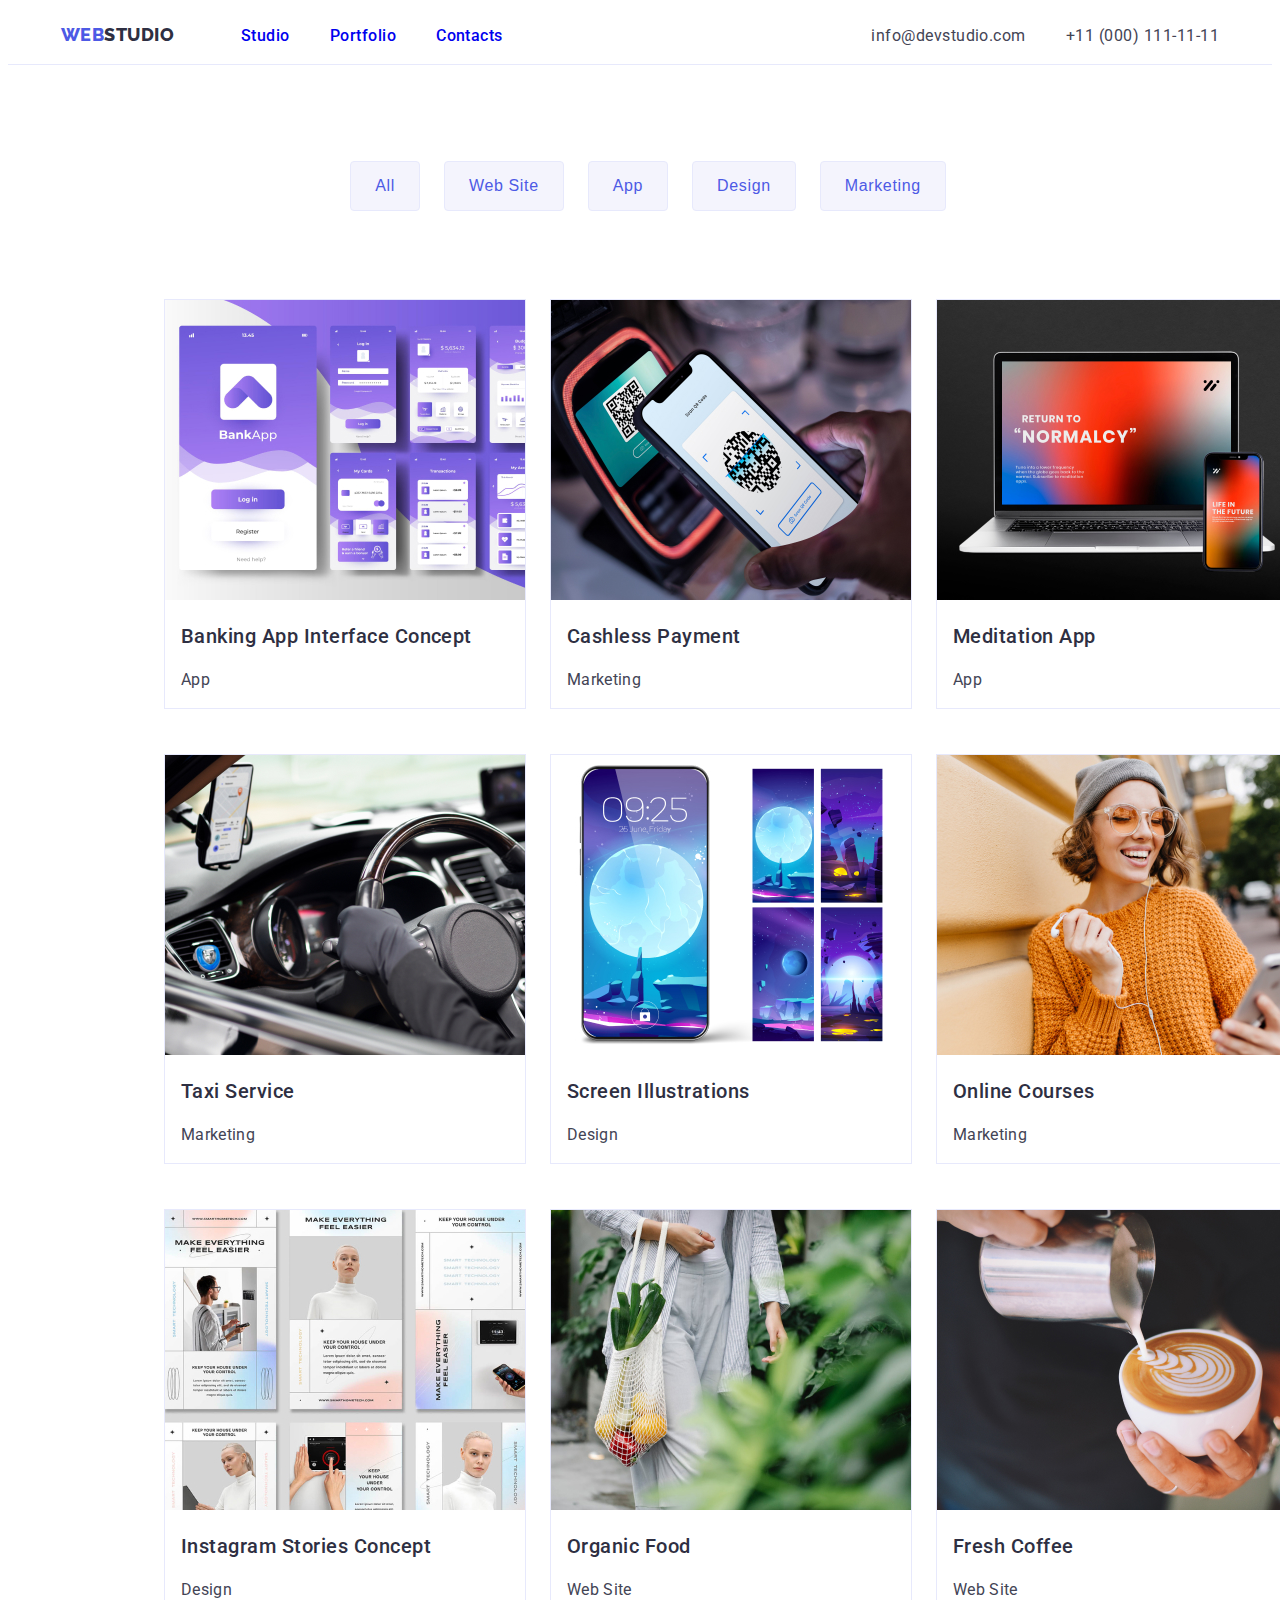
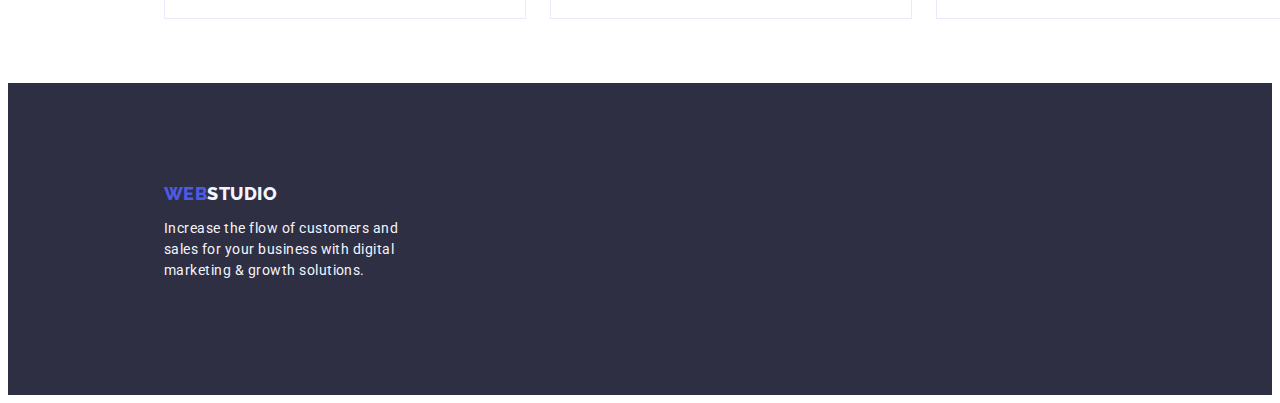
==== portfolio.html @ bffdfb75 "Homework #3" ====
<!DOCTYPE html>
<html lang="en">
<meta charset="UTF-8" />
<title>Portfolio</title>
<link rel="stylesheet" href="css/style.css" />
<link href="https://fonts.googleapis.com/css2?family=Raleway:wght@800&family=Roboto:wght@400;500;700;900&display=swap"
  rel="stylesheet" />

<body>
  <header class="main-header">
    <div class="header-container">
      <nav>
        <a class="header-logo" href="index.html">WEB<span class="header-logo1">STUDIO</span></a>
        <ul class="menu">
          <li>
            <a class="nav-index" href="index.html">Studio</a>
          </li>
          <li>
            <a class="nav-portfolio" href="portfolio.html">Portfolio</a>
          </li>
          <li>
            <a class="nav-contacts" href="/">Contacts</a>
          </li>
        </ul>
      </nav>
      <address class="main-header-ctas">
        <a class="main-header-ctas-items" href="mailto:info@devstudio.com">info@devstudio.com</a>
        <a class="main-header-ctas-items" href="tel:+11(000)111-11-11">+11 (000) 111-11-11</a>
      </address>
    </div>
  </header>
  <main>
    <section>
      <h1 hidden>Features</h1>
      <ul class="buttons">
        <li><button class="button" type="button">All</button></li>
        <li><button class="button" type="button">Web Site</button></li>
        <li><button class="button" type="button">App</button></li>
        <li><button class="button" type="button">Design</button></li>
        <li><button class="button" type="button">Marketing</button></li>
      </ul>
      <ul class="features">
        <li class="feature-list">
          <img src="./images/projectcard1.jpg" alt="Mobile-Application" width="360" height="300" />
          <h3 class="feature-heading">Banking App Interface Concept</h3>
          <p class="feature-desc">App</p>
        </li>
        <li class="feature-list">
          <img src="./images/projectcard2.jpg" alt="Scanning QR Code in phone camera" width="360" height="300" />
          <h3 class="feature-heading">Cashless Payment</h3>
          <p class="feature-desc">Marketing</p>
        </li>
        <li class="feature-list">
          <img src="./images/projectcard3.jpg" alt="Laptop and Cellphone" width="360" height="300" />
          <h3 class="feature-heading">Meditation App</h3>
          <p class="feature-desc">App</p>
        </li>
        <li class="feature-list">
          <img src="./images/projectcard1sec2.jpg" alt="Driving with phone navigation" width="360" height="300" />
          <h3 class="feature-heading">Taxi Service</h3>
          <p class="feature-desc">Marketing</p>
        </li>
        <li class="feature-list">
          <img src="./images/projectcard2sec2.jpg" alt="Phone with wallpapers" width="360" height="300" />
          <h3 class="feature-heading">Screen Illustrations</h3>
          <p class="feature-desc">Design</p>
        </li>
        <li class="feature-list">
          <img src="./images/projectcard3sec2.jpg" alt="Girl using her phone" width="360" height="300" />
          <h3 class="feature-heading">Online Courses</h3>
          <p class="feature-desc">Marketing</p>
        </li>
        <li class="feature-list">
          <img src="./images/projectcard1sec3.jpg" alt="Website Platform" width="360" height="300" />
          <h3 class="feature-heading">Instagram Stories Concept</h3>
          <p class="feature-desc">Design</p>
        </li>
        <li class="feature-list">
          <img src="./images/projectcard2sec3.jpg" alt="Fruits on a basket" width="360" height="300" />
          <h3 class="feature-heading">Organic Food</h3>
          <p class="feature-desc">Web Site</p>
        </li>
        <li class="feature-list">
          <img src="./images/projectcard3sec3.jpg" alt="Cup filled with coffee" width="360" height="300" />
          <h3 class="feature-heading">Fresh Coffee</h3>
          <p class="feature-desc">Web Site</p>
        </li>
      </ul>
    </section>
  </main>
  <footer class="footer">
    <ul class="footer-content">
      <li><a class="footer-logo" href="index.html">WEB<span class="footer-logo1">STUDIO</span></a></li>
      <li>
        <p class="footer-desc">
          Increase the flow of customers and sales for your business with digital
          marketing & growth solutions.
        </p>
      </li>
    </ul>
  </footer>
</body>

</html>
---- css/style.css ----
:root {
    --cornflower: #E7E9FC;
    --iris: #4D5AE5;
    --navyblue: #2E2F42;
    --slate: #434455;
    --white: #FFF;
    --cloud: #F4F4FD;
    --ocean: #404BBF;
    --text-color: #757575;
}

body {
    background-color: var(--white);
    color: var(--text-color);
    font-family: "roboto", sans-serif;
    font-size: 16px;
    letter-spacing: 0.03em;
}

.header-container {
    display: flex;
    padding: 0px 15px;
    width: 1158px;
    margin-left: auto;
    margin-right: auto;
}

.main-header {
    border-bottom: 1px solid var(--cornflower);
    background: var(--white);
}

.header-logo {
    text-decoration: none;
    display: inline-flex;
    margin-right: 22px;
    color: var(--iris);
    font-family: "Raleway", sans-serif;
    font-size: 18px;
    font-weight: 800;
    line-height: 1.16em;
    text-transform: uppercase;
}

.header-logo1 {
    color: var(--navyblue);
    font-family: 'Raleway', sans-serif;
    font-size: 18px;
    font-weight: 800;
    line-height: 1.16em;
    text-transform: uppercase;
}

.menu {
    list-style: none;
    display: inline-flex;
    gap: 40px;
    color: var(--navyblue);
    font-weight: 500;
    line-height: 24px;
}

.nav-index,
.nav-portfolio,
.nav-contacts {
    text-decoration: none;
}

.nav-index:hover,
.nav-index:focus,
.nav-index:active,
.nav-portfolio:hover,
.nav-portfolio:focus,
.nav-portfolio:active,
.nav-contacts:hover,
.nav-contacts:focus,
.nav-contacts:active,
.main-header-ctas-items:hover,
.main-header-ctas-items:focus,
.main-header-ctas-items:active {
    color: blue;
}

.main-header-ctas {
    display: inline-flex;
    align-items: center;
    justify-content: center;
    margin-left: auto;
    gap: 40px;
}

.main-header-ctas-items {
    color: var(--slate);
    font-weight: 400;
    line-height: 1.5em;
    text-decoration: none;
    font-style: normal;
}

.order-section-container {
    display: flex;
    flex-direction: column;
    justify-content: center;
    align-items: center;
    background: var(--navyblue);
    height: 600px;
}

.order-section {
    display: flex;
    flex-direction: column;
    align-items: center
}

.order-header {
    width: 496px;
    color: var(--white);
    text-align: center;
    font-size: 56px;
    font-weight: 700;
    line-height: 1.07em;
    letter-spacing: 1.12px;
}

.order-button {
    padding: 16px 32px;
    gap: 10px;
    border-radius: 4px;
    background: var(--iris, #4D5AE5);
    box-shadow: 0px 4px 4px 0px rgba(0, 0, 0, 0.15);
    color: var(--white, #FFF);
    font-size: 16px;
    font-style: normal;
    font-weight: 500;
    line-height: 24px;
    letter-spacing: 0.64px;
    cursor: pointer;
}

.order-button:hover,
.order-button:focus,
.order-button:active {
    padding: 16px 32px;
    align-items: flex-start;
    border-radius: 4px;
    background: var(--ocean);
    box-shadow: 0px 2px 2px 0px rgba(0, 0, 0, 0.12), 0px 2px 1px 0px rgba(0, 0, 0, 0.08), 0px 3px 1px 0px rgba(0, 0, 0, 0.10);
    color: var(--white);
    text-align: center;
    font-weight: 500;
    letter-spacing: 0.64px;
    cursor: pointer;
}

.feature-section-container {
    display: flex;
    justify-content: center;
    align-items: center;
}

.feature-section {
    padding-top: 120px;
    padding-bottom: 120px;
}

.feature {
    list-style: none;
    display: flex;
    gap: 24px;
}

.feature-items {
    width: 264px;
}

.feature-header {
    color: var(--navyblue);
    font-size: 20px;
    font-weight: 500;
    line-height: 24px;
    letter-spacing: 0.4px;
}

.feature-description {
    color: var(--slate);
    font-size: 16px;
    font-weight: 400;
    line-height: 24px;
    letter-spacing: 0.32px;
}

.product-section-container {
    display: flex;
    justify-content: center;
    align-items: center;
}

.product-section {
    display: inline-flex;
    flex-direction: column;
    justify-content: center;
    align-items: center;
    padding-bottom: 120px;
}

.product-heading {
    color: var(--navyblue, #2E2F42);
    text-align: center;
    font-size: 36px;
    font-weight: 700;
    line-height: 40px;
    letter-spacing: 0.72px;
    text-transform: capitalize;
    margin-bottom: 72px;
}

.products {
    list-style: none;
    display: flex;
    flex-direction: row;
    gap: 24px;
}

.team-section-container {
    height: 732;
    flex-shrink: 0;
    background: var(--cloud, #F4F4FD);
    display: flex;
    justify-content: center;
    align-items: center;

}

.team-section {
    display: flex;
    flex-direction: column;
    justify-content: center;
    align-items: center
}

.teams {
    list-style: none;
    display: flex;
    flex-direction: row;
    gap: 24px;
}

.team-items {
    display: inline-flex;
    padding-bottom: 0px;
    flex-direction: column;
    justify-content: center;
    align-items: center;
    border-radius: 0px 0px 4px 4px;
    background: var(--white, #FFF);
    box-shadow: 0px 2px 1px 0px rgba(46, 47, 66, 0.08), 0px 1px 1px 0px rgba(46, 47, 66, 0.16), 0px 1px 6px 0px rgba(46, 47, 66, 0.08);
}

.footer {
    height: 312px;
    background: var(--navyblue, #2E2F42);
    display: flex;
    align-items: center;
}

.footer-content {
    list-style: none;
    padding: 0px 0px 0px 156px;
}

.footer-logo {
    text-decoration: none;
    color: var(--iris);
    font-family: 'Raleway', sans-serif;
    font-size: 18px;
    font-weight: 800;
    line-height: 21px1.16em;
    text-transform: uppercase;
}

.footer-logo1 {
    color: var(--cloud);
    font-family: 'Raleway', sans-serif;
    font-size: 18px;
    font-weight: 800;
    line-height: 1.16;
    text-transform: uppercase;
}

.footer-desc {
    width: 264px;
    color: var(--cloud);
    font-size: 14px;
    font-weight: 400;
    line-height: 1.5em;
}

.buttons {
    list-style: none;
    display: flex;
    justify-content: center;
    align-items: center;
    margin-top: 96px;
}

.button {
    padding: 12px 24px;
    border-radius: 4px;
    border: 1px solid var(--cornflower);
    background: var(--cloud);
    margin-right: 24px;
    color: var(--iris);
    text-align: center;
    font-size: 16px;
    font-weight: 500;
    line-height: 1.5em;
    letter-spacing: 0.64px;
}

.button:hover,
.button:focus,
.button:active {
    padding: 12px 24px;
    align-items: flex-start;
    border-radius: 4px;
    background: var(--ocean);
    box-shadow: 0px 2px 2px 0px rgba(0, 0, 0, 0.12), 0px 2px 1px 0px rgba(0, 0, 0, 0.08), 0px 3px 1px 0px rgba(0, 0, 0, 0.10);
    color: var(--white);
    text-align: center;
    font-weight: 500;
    line-height: 1.5em;
    letter-spacing: 0.64px;
    cursor: pointer;
}

.features {
    list-style: none;
    display: grid;
    grid-template-columns: repeat(3, 1fr);
    column-gap: 24px;
    row-gap: 45px;
    padding: 72px 156px 48px 156px;
}

.feature-list {
    border: 1px solid var(--cornflower, #E7E9FC);
    background: var(--white, #FFF);
}

.feature-heading {
    color: var(--navyblue);
    font-size: 20px;
    font-weight: 500;
    line-height: 1.2em;
    padding: 0px 16px;
}

.feature-desc {
    color: var(--slate);
    font-size: 16px;
    font-weight: 400;
    letter-spacing: 0.32px;
    line-height: 1.5em;
    padding: 0px 16px;
}
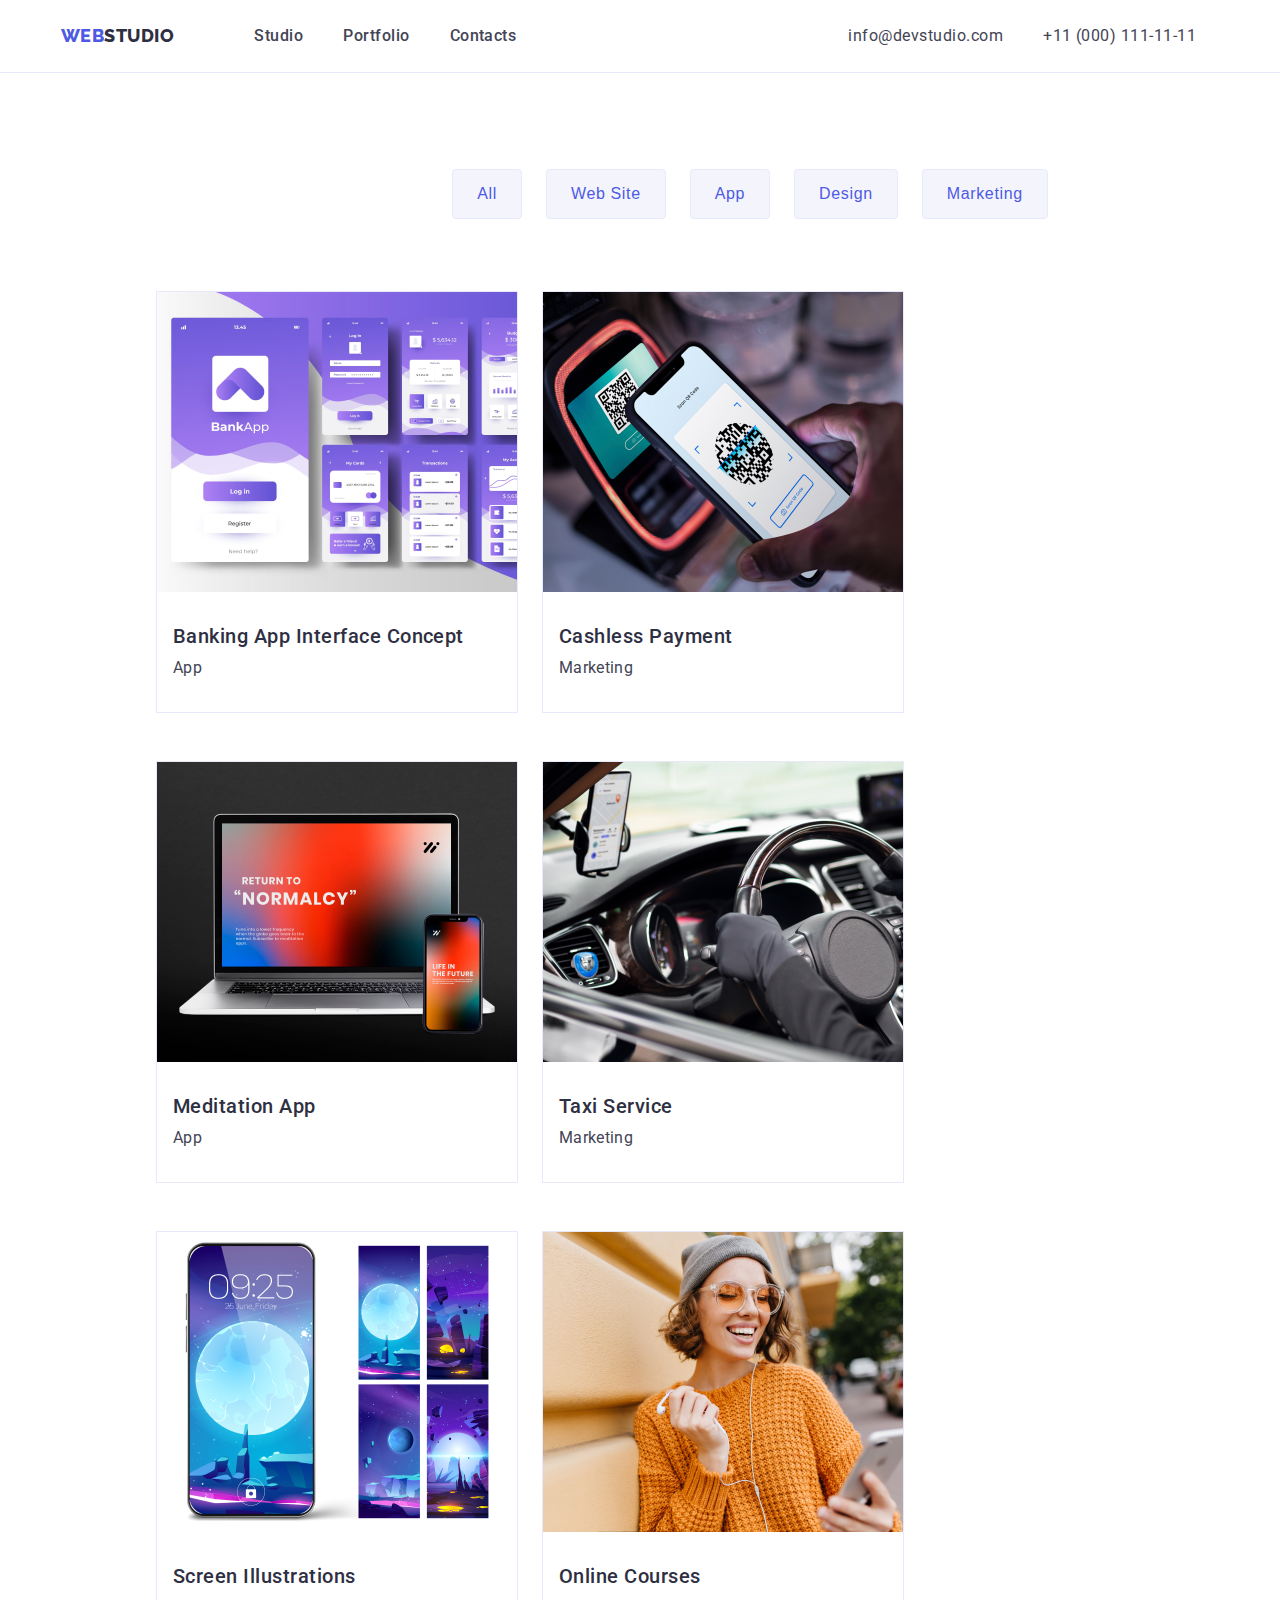
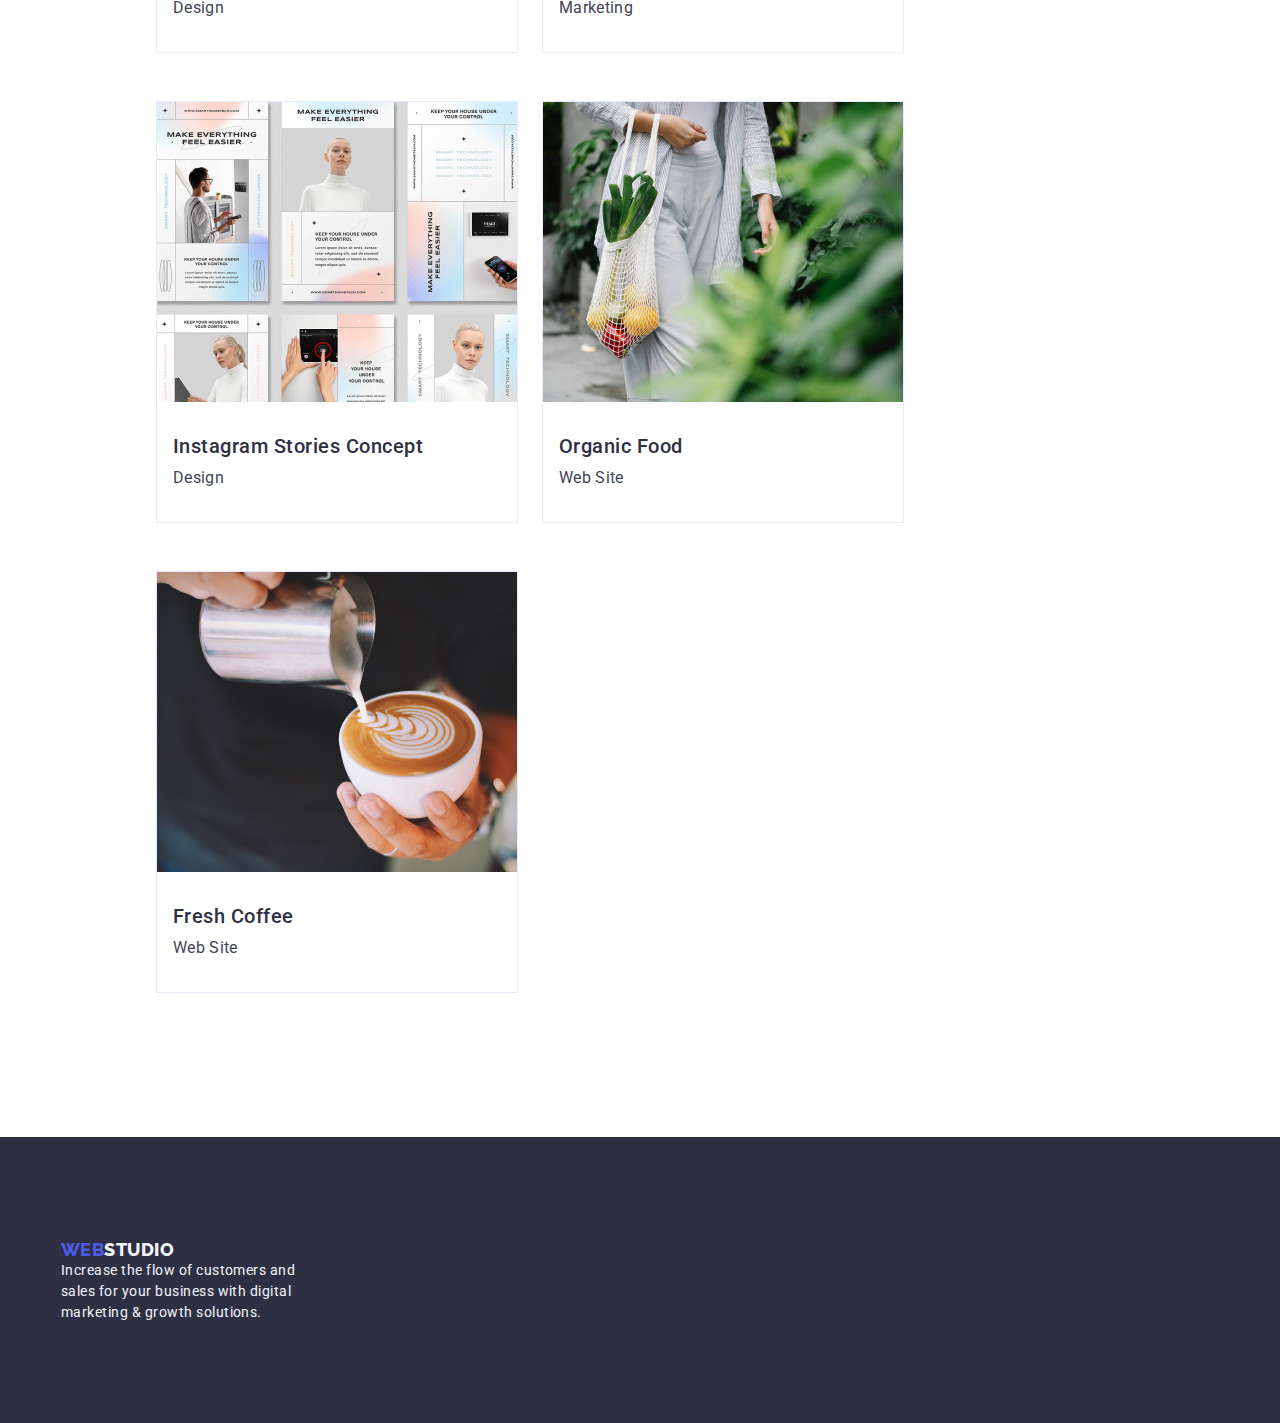
==== commit e36c0440: "Homework 3" ====
--- a/portfolio.html
+++ b/portfolio.html
@@ -9,95 +9,120 @@
 <body>
   <header class="main-header">
     <div class="header-container">
-      <nav>
-        <a class="header-logo" href="index.html">WEB<span class="header-logo1">STUDIO</span></a>
-        <ul class="menu">
-          <li>
-            <a class="nav-index" href="index.html">Studio</a>
-          </li>
-          <li>
-            <a class="nav-portfolio" href="portfolio.html">Portfolio</a>
-          </li>
-          <li>
-            <a class="nav-contacts" href="/">Contacts</a>
-          </li>
-        </ul>
-      </nav>
-      <address class="main-header-ctas">
-        <a class="main-header-ctas-items" href="mailto:info@devstudio.com">info@devstudio.com</a>
-        <a class="main-header-ctas-items" href="tel:+11(000)111-11-11">+11 (000) 111-11-11</a>
-      </address>
+      <div class="menu">
+        <nav class="main-header-nav">
+          <a class="header-logo" href="index.html">WEB<span class="header-logo1">STUDIO</span></a>
+          <ul class="nav-menu">
+            <li>
+              <a class="nav-index" href="index.html">Studio</a>
+            </li>
+            <li>
+              <a class="nav-portfolio" href="portfolio.html">Portfolio</a>
+            </li>
+            <li>
+              <a class="nav-contacts" href="/">Contacts</a>
+            </li>
+          </ul>
+        </nav>
+        <address class="menu-contacts">
+          <a class="main-header-ctas-items" href="mailto:info@devstudio.com">info@devstudio.com</a>
+          <a class="main-header-ctas-items" href="tel:+11(000)111-11-11">+11 (000) 111-11-11</a>
+        </address>
+      </div>
     </div>
   </header>
   <main>
-    <section>
-      <h1 hidden>Features</h1>
-      <ul class="buttons">
-        <li><button class="button" type="button">All</button></li>
-        <li><button class="button" type="button">Web Site</button></li>
-        <li><button class="button" type="button">App</button></li>
-        <li><button class="button" type="button">Design</button></li>
-        <li><button class="button" type="button">Marketing</button></li>
-      </ul>
-      <ul class="features">
-        <li class="feature-list">
-          <img src="./images/projectcard1.jpg" alt="Mobile-Application" width="360" height="300" />
-          <h3 class="feature-heading">Banking App Interface Concept</h3>
-          <p class="feature-desc">App</p>
-        </li>
-        <li class="feature-list">
-          <img src="./images/projectcard2.jpg" alt="Scanning QR Code in phone camera" width="360" height="300" />
-          <h3 class="feature-heading">Cashless Payment</h3>
-          <p class="feature-desc">Marketing</p>
-        </li>
-        <li class="feature-list">
-          <img src="./images/projectcard3.jpg" alt="Laptop and Cellphone" width="360" height="300" />
-          <h3 class="feature-heading">Meditation App</h3>
-          <p class="feature-desc">App</p>
-        </li>
-        <li class="feature-list">
-          <img src="./images/projectcard1sec2.jpg" alt="Driving with phone navigation" width="360" height="300" />
-          <h3 class="feature-heading">Taxi Service</h3>
-          <p class="feature-desc">Marketing</p>
-        </li>
-        <li class="feature-list">
-          <img src="./images/projectcard2sec2.jpg" alt="Phone with wallpapers" width="360" height="300" />
-          <h3 class="feature-heading">Screen Illustrations</h3>
-          <p class="feature-desc">Design</p>
-        </li>
-        <li class="feature-list">
-          <img src="./images/projectcard3sec2.jpg" alt="Girl using her phone" width="360" height="300" />
-          <h3 class="feature-heading">Online Courses</h3>
-          <p class="feature-desc">Marketing</p>
-        </li>
-        <li class="feature-list">
-          <img src="./images/projectcard1sec3.jpg" alt="Website Platform" width="360" height="300" />
-          <h3 class="feature-heading">Instagram Stories Concept</h3>
-          <p class="feature-desc">Design</p>
-        </li>
-        <li class="feature-list">
-          <img src="./images/projectcard2sec3.jpg" alt="Fruits on a basket" width="360" height="300" />
-          <h3 class="feature-heading">Organic Food</h3>
-          <p class="feature-desc">Web Site</p>
-        </li>
-        <li class="feature-list">
-          <img src="./images/projectcard3sec3.jpg" alt="Cup filled with coffee" width="360" height="300" />
-          <h3 class="feature-heading">Fresh Coffee</h3>
-          <p class="feature-desc">Web Site</p>
-        </li>
-      </ul>
+    <section class="feature-section">
+      <div class="button-container">
+        <h1 hidden>Features</h1>
+        <ul class="buttons">
+          <li><button class="button" type="button">All</button></li>
+          <li><button class="button" type="button">Web Site</button></li>
+          <li><button class="button" type="button">App</button></li>
+          <li><button class="button" type="button">Design</button></li>
+          <li><button class="button" type="button">Marketing</button></li>
+        </ul>
+      </div>
+      <div class="feature-container">
+        <ul class="features">
+          <li class="feature-list">
+            <img src="./images/projectcard1.jpg" alt="Mobile-Application" width="360" height="300" />
+            <div class="feature-list-description">
+              <h3 class="feature-heading">Banking App Interface Concept</h3>
+              <p class="feature-desc">App</p>
+            </div>
+          </li>
+          <li class="feature-list">
+            <img src="./images/projectcard2.jpg" alt="Scanning QR Code in phone camera" width="360" height="300" />
+            <div class="feature-list-description">
+              <h3 class="feature-heading">Cashless Payment</h3>
+              <p class="feature-desc">Marketing</p>
+            </div>
+          </li>
+          <li class="feature-list">
+            <img src="./images/projectcard3.jpg" alt="Laptop and Cellphone" width="360" height="300" />
+            <div class="feature-list-description">
+              <h3 class="feature-heading">Meditation App</h3>
+              <p class="feature-desc">App</p>
+            </div>
+          </li>
+          <li class="feature-list">
+            <img src="./images/projectcard1sec2.jpg" alt="Driving with phone navigation" width="360" height="300" />
+            <div class="feature-list-description">
+              <h3 class="feature-heading">Taxi Service</h3>
+              <p class="feature-desc">Marketing</p>
+            </div>
+          </li>
+          <li class="feature-list">
+            <img src="./images/projectcard2sec2.jpg" alt="Phone with wallpapers" width="360" height="300" />
+            <div class="feature-list-description">
+              <h3 class="feature-heading">Screen Illustrations</h3>
+              <p class="feature-desc">Design</p>
+            </div>
+          </li>
+          <li class="feature-list">
+            <img src="./images/projectcard3sec2.jpg" alt="Girl using her phone" width="360" height="300" />
+            <div class="feature-list-description">
+              <h3 class="feature-heading">Online Courses</h3>
+              <p class="feature-desc">Marketing</p>
+            </div>
+          </li>
+          <li class="feature-list">
+            <img src="./images/projectcard1sec3.jpg" alt="Website Platform" width="360" height="300" />
+            <div class="feature-list-description">
+              <h3 class="feature-heading">Instagram Stories Concept</h3>
+              <p class="feature-desc">Design</p>
+            </div>
+          </li>
+          <li class="feature-list">
+            <img src="./images/projectcard2sec3.jpg" alt="Fruits on a basket" width="360" height="300" />
+            <div class="feature-list-description">
+              <h3 class="feature-heading">Organic Food</h3>
+              <p class="feature-desc">Web Site</p>
+            </div>
+          </li>
+          <li class="feature-list">
+            <img src="./images/projectcard3sec3.jpg" alt="Cup filled with coffee" width="360" height="300" />
+            <div class="feature-list-description">
+              <h3 class="feature-heading">Fresh Coffee</h3>
+              <p class="feature-desc">Web Site</p>
+            </div>
+          </li>
+        </ul>
     </section>
   </main>
   <footer class="footer">
-    <ul class="footer-content">
-      <li><a class="footer-logo" href="index.html">WEB<span class="footer-logo1">STUDIO</span></a></li>
-      <li>
-        <p class="footer-desc">
-          Increase the flow of customers and sales for your business with digital
-          marketing & growth solutions.
-        </p>
-      </li>
-    </ul>
+    <div class="footer-container">
+      <ul>
+        <li><a class="footer-logo" href="index.html">WEB<span class="footer-logo1">STUDIO</span></a></li>
+        <li>
+          <p class="footer-desc">
+            Increase the flow of customers and sales for your business with digital
+            marketing & growth solutions.
+          </p>
+        </li>
+      </ul>
+    </div>
   </footer>
 </body>
 
--- a/css/style.css
+++ b/css/style.css
@@ -17,23 +17,63 @@
     letter-spacing: 0.03em;
 }
 
+* {
+    margin: 0;
+}
+
+h1,
+h2,
+h3,
+h4,
+h5,
+h6,
+p {
+    margin: 0;
+}
+
+ul {
+    list-style: none;
+    padding-left: 0;
+    margin: 0;
+}
+
+a {
+    text-decoration: none;
+}
+
+img {
+    display: block;
+    max-width: 100%;
+    height: auto;
+}
+
+address {
+    font-style: normal;
+}
+
 .header-container {
-    display: flex;
-    padding: 0px 15px;
-    width: 1158px;
-    margin-left: auto;
-    margin-right: auto;
-}
-
-.main-header {
+    width: 1158px;
+    padding: 0px 15px;
+    margin-left: auto;
+    margin-right: auto;
+}
+
+.main-header {    
     border-bottom: 1px solid var(--cornflower);
     background: var(--white);
+    padding: 24px 0px;
+}
+
+.menu,
+.nav-menu,
+.main-header-nav,
+.menu-contacts {
+    display: inline-flex;
+    align-items: center;
 }
 
 .header-logo {
-    text-decoration: none;
-    display: inline-flex;
-    margin-right: 22px;
+    margin-right: 80px;
     color: var(--iris);
     font-family: "Raleway", sans-serif;
     font-size: 18px;
@@ -51,11 +91,8 @@
     text-transform: uppercase;
 }
 
-.menu {
-    list-style: none;
-    display: inline-flex;
+.nav-menu {
     gap: 40px;
-    color: var(--navyblue);
     font-weight: 500;
     line-height: 24px;
 }
@@ -63,7 +100,7 @@
 .nav-index,
 .nav-portfolio,
 .nav-contacts {
-    text-decoration: none;
+    color: var(--slate);
 }
 
 .nav-index:hover,
@@ -81,11 +118,8 @@
     color: blue;
 }
 
-.main-header-ctas {
-    display: inline-flex;
-    align-items: center;
-    justify-content: center;
-    margin-left: auto;
+.menu-contacts {
+    margin-left: 332px;
     gap: 40px;
 }
 
@@ -93,23 +127,23 @@
     color: var(--slate);
     font-weight: 400;
     line-height: 1.5em;
-    text-decoration: none;
     font-style: normal;
 }
 
 .order-section-container {
+    width: 1158px;
+    padding: 0px 15px;
+    margin-left: auto;
+    margin-right: auto;
     display: flex;
+    align-items: center;
     flex-direction: column;
-    justify-content: center;
-    align-items: center;
-    background: var(--navyblue);
-    height: 600px;
 }
 
 .order-section {
-    display: flex;
-    flex-direction: column;
-    align-items: center
+    padding-top: 188px;
+    padding-bottom: 188px;
+    background-color: var(--navyblue);
 }
 
 .order-header {
@@ -120,6 +154,7 @@
     font-weight: 700;
     line-height: 1.07em;
     letter-spacing: 1.12px;
+    margin-bottom: 48px;
 }
 
 .order-button {
@@ -153,9 +188,10 @@
 }
 
 .feature-section-container {
-    display: flex;
-    justify-content: center;
-    align-items: center;
+    width: 1158px;
+    padding: 0px 15px;
+    margin-left: auto;
+    margin-right: auto;
 }
 
 .feature-section {
@@ -164,7 +200,6 @@
 }
 
 .feature {
-    list-style: none;
     display: flex;
     gap: 24px;
 }
@@ -179,6 +214,7 @@
     font-weight: 500;
     line-height: 24px;
     letter-spacing: 0.4px;
+    margin-bottom: 8px;
 }
 
 .feature-description {
@@ -190,16 +226,13 @@
 }
 
 .product-section-container {
-    display: flex;
-    justify-content: center;
-    align-items: center;
+    width: 1158px;
+    padding: 0px 15px;
+    margin-left: auto;
+    margin-right: auto;
 }
 
 .product-section {
-    display: inline-flex;
-    flex-direction: column;
-    justify-content: center;
-    align-items: center;
     padding-bottom: 120px;
 }
 
@@ -215,61 +248,72 @@
 }
 
 .products {
-    list-style: none;
     display: flex;
-    flex-direction: row;
+    flex-wrap: wrap;
     gap: 24px;
 }
 
+.product-item {
+    flex-basis: calc((100% - 72px) / 3);
+}
+
 .team-section-container {
-    height: 732;
-    flex-shrink: 0;
-    background: var(--cloud, #F4F4FD);
-    display: flex;
-    justify-content: center;
-    align-items: center;
-
+    width: 1158px;
+    padding: 0px 15px;
+    margin-left: auto;
+    margin-right: auto;
 }
 
 .team-section {
-    display: flex;
-    flex-direction: column;
-    justify-content: center;
-    align-items: center
+    padding: 120px 0px;
+    background-color: var(--cloud);
+}
+
+.team-section-header {
+    color: var(--navyblue, #2E2F42);
+    font-size: 36px;
+    font-weight: 700;
+    line-height: 40px;
+    letter-spacing: 0.72px;
+    text-transform: capitalize;
+    text-align: center;
+    margin-bottom: 72px;
+}
+
+.team-description {
+    padding: 32px 0px;
+    text-align: center;
 }
 
 .teams {
-    list-style: none;
-    display: flex;
-    flex-direction: row;
-    gap: 24px;
+  display: flex;
+  flex-wrap: wrap;
+  gap: 24px;
 }
 
 .team-items {
-    display: inline-flex;
-    padding-bottom: 0px;
-    flex-direction: column;
-    justify-content: center;
-    align-items: center;
     border-radius: 0px 0px 4px 4px;
     background: var(--white, #FFF);
     box-shadow: 0px 2px 1px 0px rgba(46, 47, 66, 0.08), 0px 1px 1px 0px rgba(46, 47, 66, 0.16), 0px 1px 6px 0px rgba(46, 47, 66, 0.08);
 }
 
+.team-name {
+    padding-bottom: 8px;
+}
+
+.footer-container {
+    width: 1158px;
+    padding: 0px 15px;
+    margin-left: auto;
+    margin-right: auto;
+}
+
 .footer {
-    height: 312px;
+    padding: 101.5px 0px 100px 0px;
     background: var(--navyblue, #2E2F42);
-    display: flex;
-    align-items: center;
-}
-
-.footer-content {
-    list-style: none;
-    padding: 0px 0px 0px 156px;
 }
 
 .footer-logo {
-    text-decoration: none;
     color: var(--iris);
     font-family: 'Raleway', sans-serif;
     font-size: 18px;
@@ -295,20 +339,31 @@
     line-height: 1.5em;
 }
 
+.button-container {
+    width: 1158px;
+    padding: 0px 15px;
+    margin-left: auto;
+    margin-right: auto;
+}
+
+.feature-section {
+    padding: 96px 156px 120px 156px;
+}
+
 .buttons {
-    list-style: none;
     display: flex;
+    flex-wrap: wrap;
+    gap: 24px;
     justify-content: center;
-    align-items: center;
-    margin-top: 96px;
+    margin-bottom: 72px;
 }
 
 .button {
+    flex-basis: calc(100% - 120px / 5);
     padding: 12px 24px;
     border-radius: 4px;
     border: 1px solid var(--cornflower);
     background: var(--cloud);
-    margin-right: 24px;
     color: var(--iris);
     text-align: center;
     font-size: 16px;
@@ -334,15 +389,13 @@
 }
 
 .features {
-    list-style: none;
-    display: grid;
-    grid-template-columns: repeat(3, 1fr);
-    column-gap: 24px;
-    row-gap: 45px;
-    padding: 72px 156px 48px 156px;
+    display: flex;
+    flex-wrap: wrap;
+    gap: 24px;
 }
 
 .feature-list {
+    margin-bottom: 24px;
     border: 1px solid var(--cornflower, #E7E9FC);
     background: var(--white, #FFF);
 }
@@ -352,7 +405,7 @@
     font-size: 20px;
     font-weight: 500;
     line-height: 1.2em;
-    padding: 0px 16px;
+    margin-bottom: 8px;
 }
 
 .feature-desc {
@@ -361,5 +414,8 @@
     font-weight: 400;
     letter-spacing: 0.32px;
     line-height: 1.5em;
-    padding: 0px 16px;
+}
+
+.feature-list-description {
+    padding: 32px 16px;
 }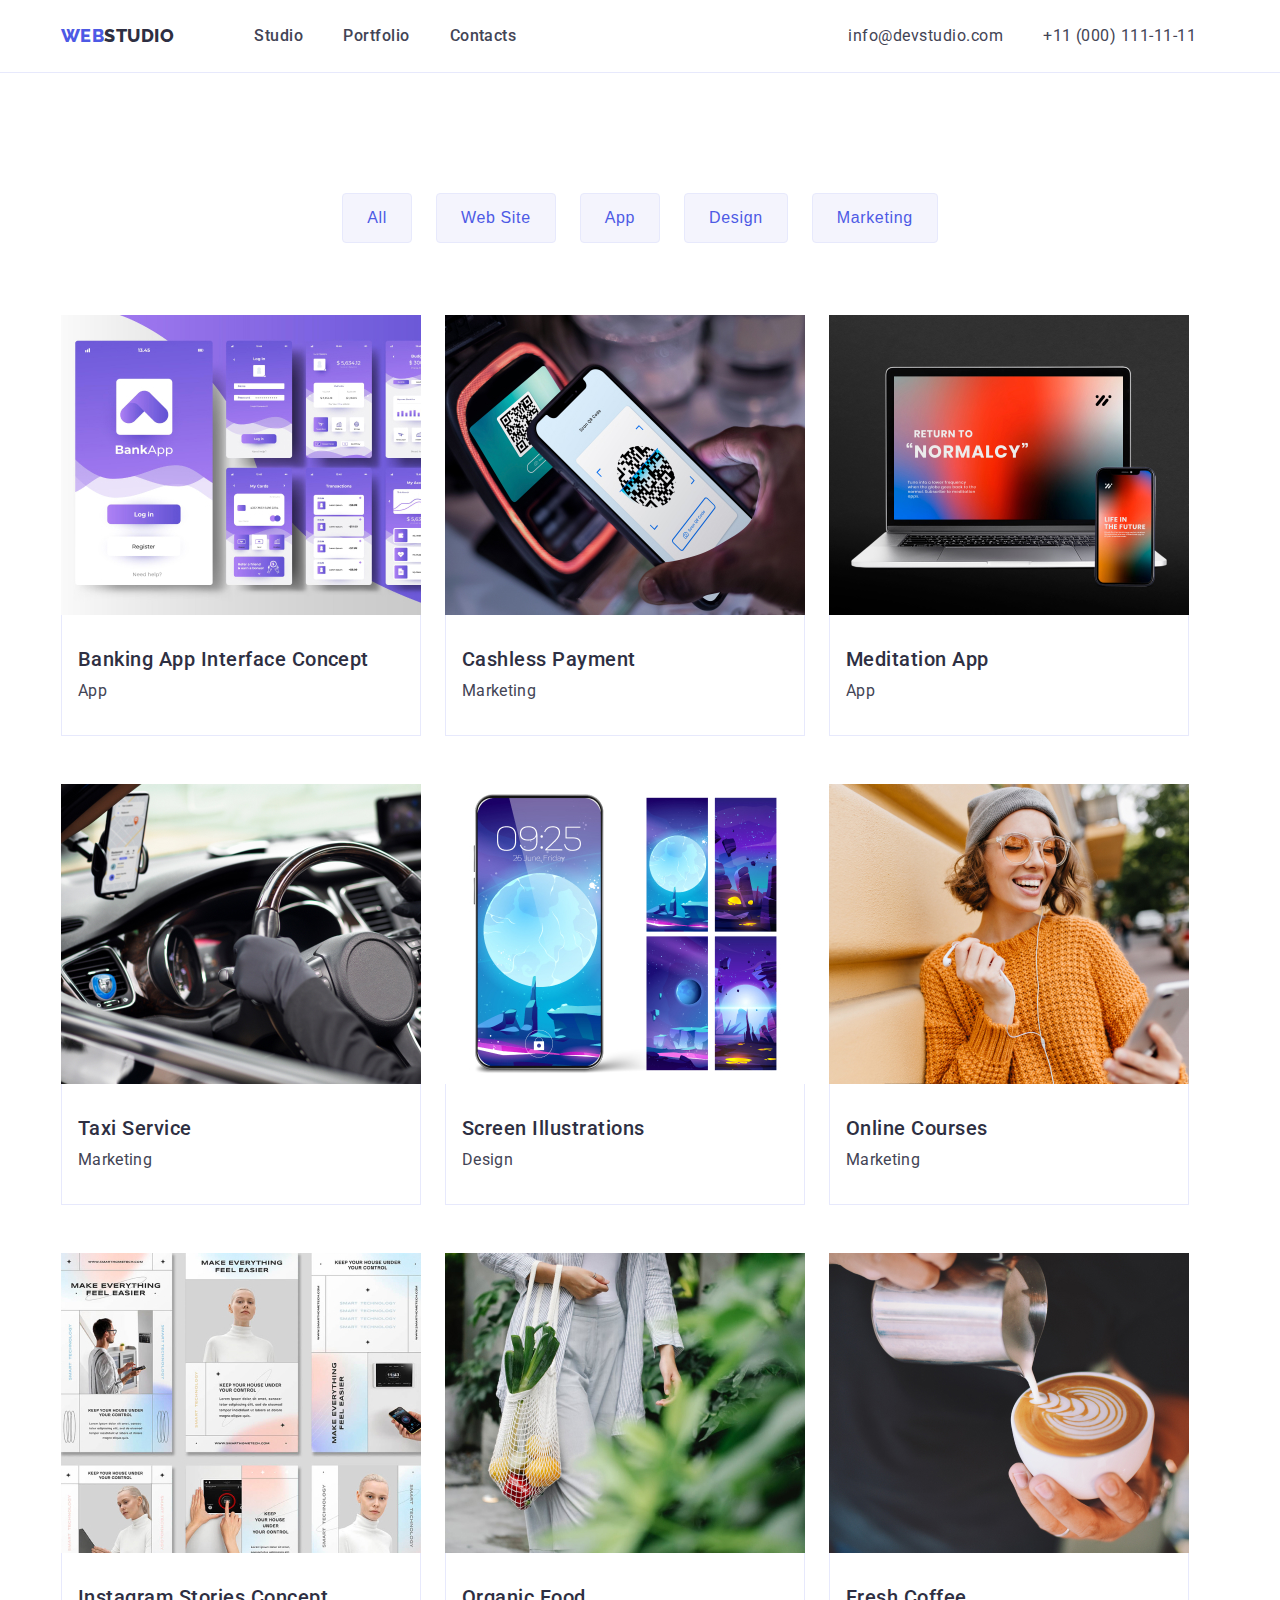
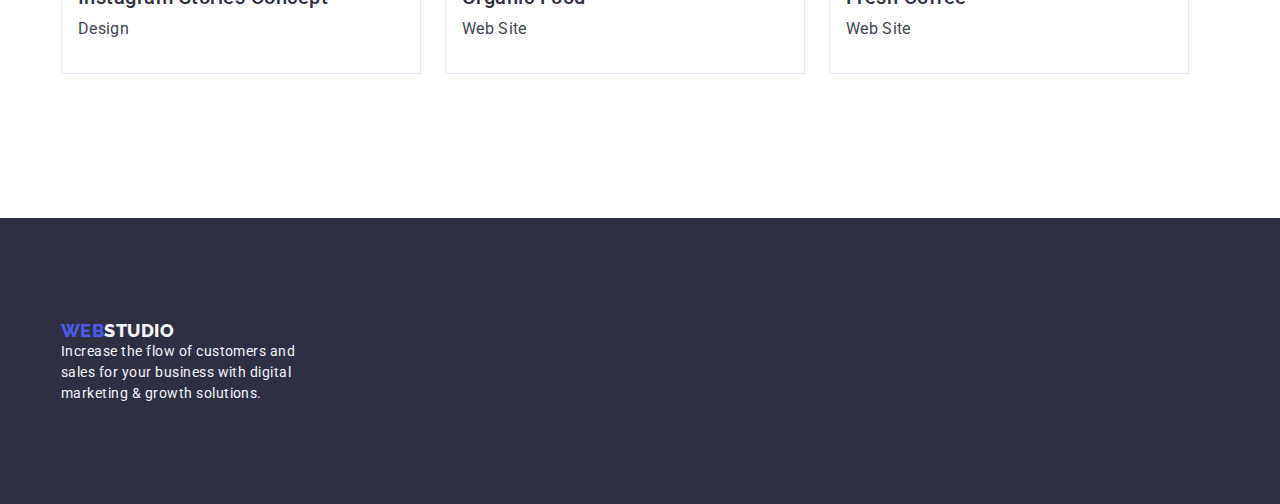
==== commit 77288338: "final repo hw 03" ====
--- a/portfolio.html
+++ b/portfolio.html
@@ -33,7 +33,7 @@
   </header>
   <main>
     <section class="feature-section">
-      <div class="button-container">
+      <div class="feature-section-container">
         <h1 hidden>Features</h1>
         <ul class="buttons">
           <li><button class="button" type="button">All</button></li>
@@ -42,8 +42,6 @@
           <li><button class="button" type="button">Design</button></li>
           <li><button class="button" type="button">Marketing</button></li>
         </ul>
-      </div>
-      <div class="feature-container">
         <ul class="features">
           <li class="feature-list">
             <img src="./images/projectcard1.jpg" alt="Mobile-Application" width="360" height="300" />
@@ -109,6 +107,7 @@
             </div>
           </li>
         </ul>
+      </div>
     </section>
   </main>
   <footer class="footer">
--- a/css/style.css
+++ b/css/style.css
@@ -187,20 +187,21 @@
     cursor: pointer;
 }
 
-.feature-section-container {
-    width: 1158px;
-    padding: 0px 15px;
-    margin-left: auto;
-    margin-right: auto;
-}
-
 .feature-section {
     padding-top: 120px;
     padding-bottom: 120px;
 }
 
+.feature-section-container {
+    width: 1158px;
+    padding: 0px 15px;
+    margin-left: auto;
+    margin-right: auto;
+}
+
 .feature {
     display: flex;
+    flex-wrap: wrap;
     gap: 24px;
 }
 
@@ -281,7 +282,7 @@
 }
 
 .team-description {
-    padding: 32px 0px;
+    padding: 32px 18px;
     text-align: center;
 }
 
@@ -339,27 +340,20 @@
     line-height: 1.5em;
 }
 
-.button-container {
-    width: 1158px;
-    padding: 0px 15px;
-    margin-left: auto;
-    margin-right: auto;
-}
-
-.feature-section {
-    padding: 96px 156px 120px 156px;
-}
+.feature-container{
+    
+}
+
+
 
 .buttons {
     display: flex;
-    flex-wrap: wrap;
     gap: 24px;
     justify-content: center;
     margin-bottom: 72px;
 }
 
 .button {
-    flex-basis: calc(100% - 120px / 5);
     padding: 12px 24px;
     border-radius: 4px;
     border: 1px solid var(--cornflower);
@@ -396,8 +390,6 @@
 
 .feature-list {
     margin-bottom: 24px;
-    border: 1px solid var(--cornflower, #E7E9FC);
-    background: var(--white, #FFF);
 }
 
 .feature-heading {
@@ -418,4 +410,7 @@
 
 .feature-list-description {
     padding: 32px 16px;
+    border: 1px solid var(--cornflower, #E7E9FC);
+    border-top: none;
+    background: var(--white, #FFF);
 }